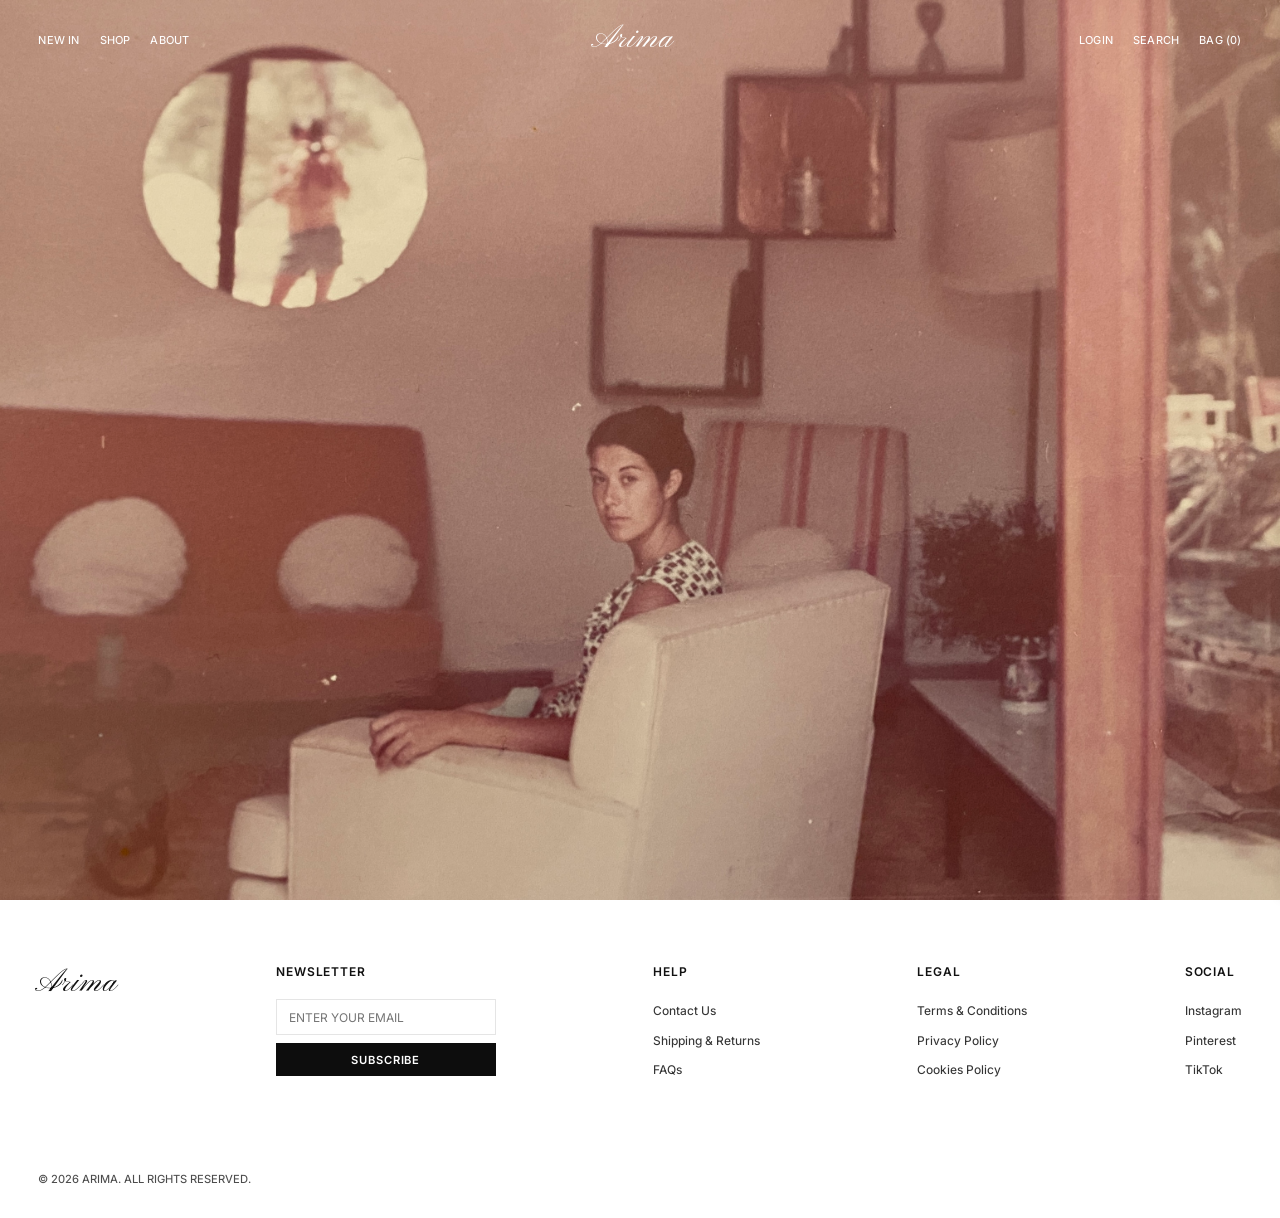
==== index.html @ 143a7c30 "Entrega de maquetacion PEC4" ====
<!DOCTYPE html>
<html lang="es">
<head>
    <meta charset="UTF-8">
    <meta name="viewport" content="width=device-width, initial-scale=1.0">
    <meta name="description" content="Página principal de Arima. Moda y diseño exclusivo.">
    <title>Arima - Home</title>
    
    <!-- Open Graph -->
    <meta property="og:title" content="Arima - Home">
    <meta property="og:description" content="Página principal de Arima. Moda y diseño exclusivo.">
    <meta property="og:type" content="website">
    <meta property="og:image" content="assets/img/Arima-Imagen portada.jpg">
    
    <link rel="icon" href="assets/favicon.ico" type="image/x-icon">
    <link rel="preconnect" href="https://fonts.googleapis.com">
    <link rel="preconnect" href="https://fonts.gstatic.com" crossorigin>
    <link href="https://fonts.googleapis.com/css2?family=Inter:ital,opsz,wght@0,14..32,100..900;1,14..32,100..900&family=Kapakana:wght@300..400&display=swap" rel="stylesheet">
    <link rel="stylesheet" href="css/estilo.css">
    <script src="js/funciones.js" defer></script>
</head>
<body class="home-page">

    <header class="main-header header-overlay">
        <nav class="nav-left" aria-label="Navegación izquierda">
            <a href="new_in.html">NEW IN</a>
            <a href="shop.html">SHOP</a>
            <a href="about.html">ABOUT</a>
        </nav>
        <div class="logo">
            <a href="index.html">Arima</a>
        </div>
        <nav class="nav-right" aria-label="Navegación derecha">
            <a href="login.html">LOGIN</a>
            <a href="#">SEARCH</a>
            <!--JS: Abrir bolsa de compras-->
            <a href="#" id="bagCounter">BAG (0)</a>
        </nav>   
    </header>

    <main class="hero-section">
        <h1 class="visually-hidden">Arima Official Store</h1>
    </main>

    <footer class="main-footer">
        <div class="footer-container">
            <div class="footer-logo">
                <a href="index.html" class="logo">Arima</a>
            </div>

            <div class="footer-newsletter">
                <h4>NEWSLETTER</h4>
                <!--JS: Validación y suscripción-->
                <form action="#" method="POST">
                    <input type="email" placeholder="ENTER YOUR EMAIL" required>
                    <button type="submit">SUBSCRIBE</button>
                </form>
            </div>

            <div class="footer-col">
                <h4>HELP</h4>
                <ul>
                    <li><a href="#">Contact Us</a></li>
                    <li><a href="#">Shipping & Returns</a></li>
                    <li><a href="#">FAQs</a></li>
                </ul>
            </div>

            <div class="footer-col">
                <h4>LEGAL</h4>
                <ul>
                    <li><a href="#">Terms & Conditions</a></li>
                    <li><a href="#">Privacy Policy</a></li>
                    <li><a href="#">Cookies Policy</a></li>
                </ul>
            </div>

            <div class="footer-col">
                <h4>SOCIAL</h4>
                <ul>
                    <li><a href="#" target="_blank" rel="noopener">Instagram</a></li>
                    <li><a href="#" target="_blank" rel="noopener">Pinterest</a></li>
                    <li><a href="#" target="_blank" rel="noopener">TikTok</a></li>
                </ul>
            </div>
        </div>

        <div class="footer-bottom">
            <p>&copy; 2026 ARIMA. ALL RIGHTS RESERVED.</p>
        </div>
    </footer>

</body>
</html>
---- css/estilo.css ----
/* ==========================================
   VARIABLES Y CONFIGURACIÓN GLOBAL
   ========================================== */
:root {
  --color-primary: #111111;
  --color-secondary: #666666;
  --color-bg: #ffffff;
  --color-border: #eeeeee;
  --color-input-border: #e5e5e5;
  --color-placeholder: #e3e3e3;
  --color-shop-pay: #5a31f4;
  --color-shop-pay-hover: #4b23e0;
  --color-badge-old-price: #999999;
}

* {
  margin: 0;
  padding: 0;
  box-sizing: border-box;
}

html {
  overflow-x: hidden;
}

body {
  display: flex;
  flex-direction: column;
  min-height: 100vh;
  margin: 0;
  padding: 1.25rem 3vw;
  background-color: var(--color-bg);
  font-family: 'Inter', sans-serif;
  font-weight: 450;
  color: var(--color-primary);
}

body.home-page {
  padding: 0;
}

main {
  flex: 1 0 auto;
}

.visually-hidden {
  position: absolute;
  width: 1px;
  height: 1px;
  margin: -1px;
  padding: 0;
  overflow: hidden;
  clip: rect(0, 0, 0, 0);
  border: 0;
}

/* ==========================================
   HEADER Y NAVEGACIÓN
   ========================================== */
.main-header {
  position: relative;
  z-index: 1001; /* Capa superior para quedar sobre el overlay al abrir búsqueda */
  display: flex;
  justify-content: space-between;
  align-items: center;          
  padding: 1.25rem 3vw;
  width: 100%;             
  margin: 0 0 2.5rem 0;       
  background-color: transparent;
  transition: background-color 0.3s ease, color 0.3s ease;
}

.nav-left, 
.nav-right {
  display: flex;
  gap: 1.25rem;
}

.nav-left a, 
.nav-right a {
  text-decoration: none;
  color: var(--color-primary);
  font-size: 0.6875rem;
  font-weight: 450;
  letter-spacing: 0.0125rem;
  transition: color 0.3s ease;
}

.logo a {
  font-family: "Kapakana", cursive;
  font-size: 2.5rem;
  font-weight: 400;
  text-decoration: none;
  color: var(--color-primary);
  transition: color 0.3s ease;
}

.header-overlay {
  position: absolute;
  top: 0;
  left: 0;
  width: 100%;
  margin: 0;
}

.header-overlay a {
  color: var(--color-bg);
}

/* --- ESTADO ACTIVO: BUSCADOR ABIERTO (ESTILO ATTEGA) --- */
.main-header.search-open {
  background-color: var(--color-bg) !important;
}

.main-header.search-open .nav-left a,
.main-header.search-open .nav-right a,
.main-header.search-open .logo a {
  color: var(--color-primary) !important;
}

/* ==========================================
   SECCIÓN HERO / HOME
   ========================================== */
.hero-section {
  width: 100%;
  height: 100vh; 
  background-image: url('../assets/img/Arima-Imagen portada.jpg'); 
  background-size: cover;
  background-position: center;
  background-repeat: no-repeat;
}

/* ==========================================
   CATÁLOGO / PRODUCTOS (SHOP & NEW IN)
   ========================================== */
.page-title-container {
  text-align: center;
  margin: 1rem 0 3rem 0;
}

.page-title {
  font-size: 0.6875rem;
  font-weight: 500;
  letter-spacing: 0.08rem;
  color: var(--color-primary);
  text-transform: uppercase;
}

.product-badge {
  position: absolute;
  top: 0.625rem;
  left: 0.625rem;
  font-size: 0.5625rem;
  font-weight: 600;
  letter-spacing: 0.05rem;
  background-color: var(--color-bg);
  color: var(--color-primary);
  padding: 0.1875rem 0.375rem;
  z-index: 2;
  text-transform: uppercase;
}

.product-badge.badge-sale {
  background-color: var(--color-primary);
  color: var(--color-bg);
}

.old-price {
  text-decoration: line-through;
  color: var(--color-badge-old-price);
  margin-right: 0.25rem;
}

.grid-container {
  display: grid;
  gap: 2.5rem 1.25rem;
  grid-template-columns: repeat(4, 1fr); 
  width: 100%;               
  margin: 0 0 6.25rem 0;
}

.product-card {
  display: flex;
  flex-direction: column;
  align-items: center;
  text-align: center;
}

.product-image-wrapper {
  position: relative;
  width: 100%;
  aspect-ratio: 3 / 4;
  background-color: var(--color-placeholder);
  overflow: hidden;
}

.product-image-wrapper img {
  width: 100%;
  height: 100%;
  object-fit: cover;
  display: block;
}

.product-title {
  font-size: 0.6875rem;
  font-weight: 500;
  color: var(--color-primary);
  margin-top: 0.75rem;
  letter-spacing: 0.01875rem;
}

.product-price {
  font-size: 0.6875rem;
  font-weight: 400;
  color: var(--color-secondary);
  margin-top: 0.25rem;
  letter-spacing: 0.01875rem;
}

/* ==========================================
   PÁGINA ABOUT
   ========================================== */
main.about-container {
  flex: 1;
  display: flex;
  flex-direction: column;
  justify-content: center;
  align-items: center;
  width: 100%;
  max-width: 38rem;
  margin: 0 auto;
  padding: 2rem 1.25rem;
  text-align: center;
  box-sizing: border-box;
}

.about-content p {
  font-family: 'Inter', sans-serif;
  font-size: 0.75rem;
  line-height: 1.85;
  font-weight: 400;
  color: var(--color-primary);
  margin-bottom: 1.5rem;
  text-wrap: balance;
}

.about-content p:last-child {
  margin-bottom: 0;
}

/* ==========================================
   PÁGINA LOGIN
   ========================================== */
.login-body {
  background-color: var(--color-bg);
  display: flex;
  flex-direction: column;
  min-height: 100vh;
  margin: 0;
  font-family: 'Inter', sans-serif;
}

.login-header {
  padding: 2.5rem 1rem 1rem 1rem;
  text-align: center;
}

.logo-arima {
  font-family: 'Kapakana', cursive;
  font-size: 2.5rem;
  color: var(--color-primary);
  text-decoration: none;
}

.login-container {
  flex: 1;
  display: flex;
  align-items: center;
  justify-content: center;
  padding: 1.25rem;
}

.login-box {
  width: 100%;
  max-width: 23.75rem;
  text-align: left;
}

.login-box h1 {
  font-size: 1.625rem;
  font-weight: 600;
  margin: 0 0 0.25rem 0;
  color: var(--color-primary);
}

.login-subtitle {
  font-size: 0.875rem;
  color: var(--color-secondary);
  margin-bottom: 1.5rem;
}

.btn-shop-pay {
  width: 100%;
  background-color: var(--color-shop-pay);
  color: var(--color-bg);
  border: none;
  padding: 0.875rem;
  border-radius: 0.5rem;
  font-size: 0.9375rem;
  font-weight: 600;
  cursor: pointer;
  transition: background-color 0.2s ease;
}

.btn-shop-pay:hover {
  background-color: var(--color-shop-pay-hover);
}

.btn-shop-pay span {
  font-style: italic;
  font-weight: 700;
}

.login-divider {
  display: flex;
  align-items: center;
  text-align: center;
  margin: 1.25rem 0;
}

.login-divider::before,
.login-divider::after {
  content: '';
  flex: 1;
  border-bottom: 1px solid var(--color-input-border);
}

.login-divider span {
  padding: 0 0.75rem;
  color: var(--color-secondary);
  font-size: 0.8125rem;
}

.input-wrapper {
  position: relative;
  display: flex;
  align-items: center;
  margin-bottom: 1rem;
}

.input-wrapper input {
  width: 100%;
  padding: 0.875rem 2.75rem 0.875rem 1rem;
  border: 0.09375rem solid var(--color-primary);
  border-radius: 0.5rem;
  font-size: 0.875rem;
  outline: none;
  background-color: var(--color-bg);
}

.btn-submit {
  position: absolute;
  right: 0.75rem;
  background: none;
  border: none;
  cursor: pointer;
  display: flex;
  align-items: center;
  color: var(--color-primary);
}

.checkbox-container {
  display: flex;
  align-items: center;
  font-size: 0.8125rem;
  color: var(--color-primary);
  cursor: pointer;
  user-select: none;
  margin-bottom: 1.5rem;
}

.checkbox-container input {
  margin-right: 0.5rem;
  accent-color: var(--color-primary);
  width: 1rem;
  height: 1rem;
}

.terms-text {
  font-size: 0.75rem;
  color: var(--color-secondary);
  text-align: center;
}

.terms-text a {
  color: var(--color-primary);
}

.login-footer {
  padding: 1.5rem;
  text-align: center;
  font-size: 0.75rem;
}

.login-footer a {
  color: var(--color-primary);
  text-decoration: underline;
}

/* ==========================================
   FOOTER PRINCIPAL
   ========================================== */
.main-footer {
  width: 100%;
  background-color: var(--color-bg);
  padding: 4rem 3vw 2rem 3vw;
  box-sizing: border-box;
  margin-top: auto;
  flex-shrink: 0;
}

.footer-container {
  display: flex;
  justify-content: space-between;
  align-items: flex-start;
  flex-wrap: wrap;
  gap: 2rem;
  margin-bottom: 4rem;
}

.footer-logo a.logo,
.footer-logo h2 {
  font-family: 'Kapakana', cursive;
  font-size: 2.5rem;
  font-weight: 400;
  color: var(--color-primary);
  text-decoration: none;
  display: inline-block;
  line-height: 1;
}

.footer-newsletter h4,
.footer-col h4 {
  font-family: 'Inter', sans-serif;
  font-size: 0.75rem;
  font-weight: 600;
  letter-spacing: 0.08em;
  text-transform: uppercase;
  margin-bottom: 1.25rem;
  color: var(--color-primary);
}

.footer-newsletter form {
  display: flex;
  flex-direction: column;
  gap: 0.5rem;
  width: 13.75rem;
}

.footer-newsletter input {
  padding: 0.6rem 0.8rem;
  border: 1px solid var(--color-input-border);
  background: transparent;
  font-family: 'Inter', sans-serif;
  font-size: 0.75rem;
  outline: none;
  color: var(--color-primary);
}

.footer-newsletter button {
  padding: 0.6rem;
  background-color: #0d0d0d;
  color: #ffffff;
  border: none;
  font-family: 'Inter', sans-serif;
  font-size: 0.7rem;
  font-weight: 600;
  letter-spacing: 0.08em;
  cursor: pointer;
  text-transform: uppercase;
}

.footer-col ul {
  list-style: none;
  padding: 0;
  margin: 0;
}

.footer-col li {
  margin-bottom: 0.6rem;
}

.footer-col a {
  text-decoration: none;
  font-family: 'Inter', sans-serif;
  font-size: 0.75rem;
  color: var(--color-primary);
  opacity: 0.85;
  transition: opacity 0.2s ease;
}

.footer-col a:hover {
  opacity: 1;
}

.footer-bottom {
  display: flex;
  justify-content: space-between;
  font-family: 'Inter', sans-serif;
  font-size: 0.7rem;
  color: var(--color-primary);
  opacity: 0.75;
  padding-top: 1.25rem;
}

/* Limpieza de inputs de búsqueda */
input[type="search"]::-webkit-search-cancel-button,
input[type="search"]::-webkit-search-results-button,
input[type="search"]::-webkit-search-results-decoration {
  -webkit-appearance: none;
  appearance: none;
}

input::-ms-clear,
input::-ms-reveal {
  display: none;
  width: 0;
  height: 0;
}

/* ==========================================
   COMPONENTES EMERGENTES DINÁMICOS (SEARCH & BAG)
   ========================================== */

.site-overlay {
  position: fixed;
  top: 0;
  left: 0;
  width: 100vw;
  height: 100vh;
  background-color: rgba(0, 0, 0, 0.45);
  z-index: 900;
  opacity: 0;
  visibility: hidden;
  transition: opacity 0.3s ease, visibility 0.3s ease;
}

.site-overlay.active {
  opacity: 1;
  visibility: visible;
}

/* Panel de Búsqueda (Baja justo debajo de la cabecera blanca) */
.search-drawer {
  position: fixed;
  top: 4.375rem;
  left: 0;
  width: 100%;
  background-color: var(--color-bg);
  border-bottom: 1px solid var(--color-input-border);
  z-index: 1000;
  transform: translateY(-100%);
  opacity: 0;
  visibility: hidden;
  transition: transform 0.35s cubic-bezier(0.16, 1, 0.3, 1), opacity 0.3s ease, visibility 0.3s ease;
  box-sizing: border-box;
}

.search-drawer.active {
  transform: translateY(0);
  opacity: 1;
  visibility: visible;
}

.search-drawer-content {
  width: 100%;
  padding: 1.25rem 3vw;
  display: flex;
  align-items: center;
  justify-content: space-between;
  box-sizing: border-box;
}

.search-input-group {
  display: flex;
  align-items: center;
  gap: 0.85rem;
  width: 90%;
}

.search-input-group input {
  border: none;
  outline: none;
  width: 100%;
  font-family: 'Inter', sans-serif;
  font-size: 0.85rem;
  letter-spacing: 0.08em;
  text-transform: uppercase;
  color: var(--color-primary);
  background: transparent;
}

/* Panel de Cesta / Bag (Desliza desde la derecha) */
.bag-drawer {
  position: fixed;
  top: 0;
  right: 0;
  width: 100%;
  max-width: 23.75rem;
  height: 100vh;
  background-color: var(--color-bg);
  box-shadow: -0.125rem 0 0.625rem rgba(0, 0, 0, 0.05);
  z-index: 1000;
  transform: translateX(100%);
  transition: transform 0.35s cubic-bezier(0.16, 1, 0.3, 1);
  display: flex;
  flex-direction: column;
}

.bag-drawer.active {
  transform: translateX(0);
}

.bag-header {
  display: flex;
  align-items: center;
  justify-content: space-between;
  padding: 1.25rem 1.5625rem;
  border-bottom: 1px solid var(--color-input-border);
}

.bag-header h2 {
  font-size: 0.85rem;
  font-weight: 500;
  letter-spacing: 0.0625rem;
  margin: 0;
  text-transform: uppercase;
}

.bag-content {
  flex: 1;
  display: flex;
  align-items: center;
  justify-content: center;
  padding: 1.5625rem;
}

.empty-bag-msg {
  font-size: 0.75rem;
  font-weight: 600;
  letter-spacing: 0.09375rem;
  color: var(--color-primary);
  text-transform: uppercase;
  text-align: center;
}

.drawer-close-btn {
  background: none;
  border: none;
  cursor: pointer;
  padding: 0;
  display: flex;
  align-items: center;
  color: var(--color-primary);
  transition: opacity 0.2s ease;
}

.drawer-close-btn:hover {
  opacity: 0.5;
}

/* ==========================================
   DISEÑO RESPONSIVE (MEDIA QUERIES)
   ========================================== */
@media (max-width: 768px) {
  .grid-container {
    grid-template-columns: repeat(2, 1fr);
    gap: 1.5rem 0.9375rem;
  }

  .main-header {
    flex-direction: column;
    gap: 1rem;
  }

  .footer-container {
    flex-direction: column;
    gap: 2rem;
  }
}
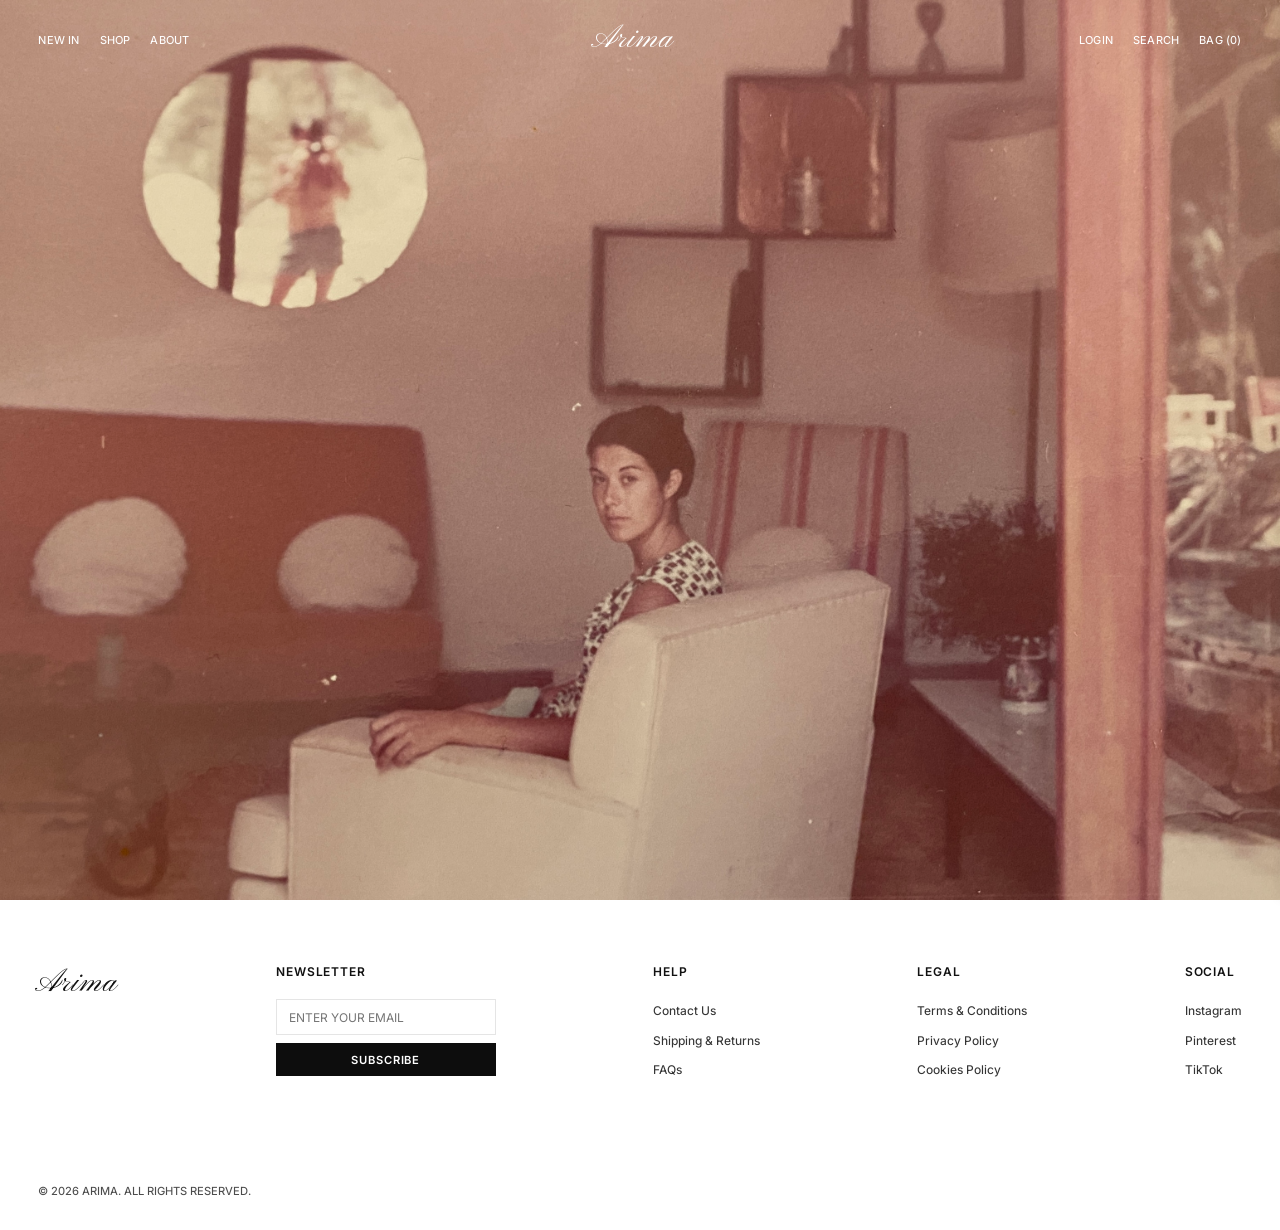
==== commit 7851f042: "PEC 5: Entrega final con interacciones JS" ====
--- a/index.html
+++ b/index.html
@@ -6,11 +6,10 @@
     <meta name="description" content="Página principal de Arima. Moda y diseño exclusivo.">
     <title>Arima - Home</title>
     
-    <!-- Open Graph -->
     <meta property="og:title" content="Arima - Home">
     <meta property="og:description" content="Página principal de Arima. Moda y diseño exclusivo.">
     <meta property="og:type" content="website">
-    <meta property="og:image" content="assets/img/Arima-Imagen portada.jpg">
+    <meta property="og:image" content="assets/img/arima-imagen-portada.jpg">
     
     <link rel="icon" href="assets/favicon.ico" type="image/x-icon">
     <link rel="preconnect" href="https://fonts.googleapis.com">
@@ -22,7 +21,12 @@
 <body class="home-page">
 
     <header class="main-header header-overlay">
-        <nav class="nav-left" aria-label="Navegación izquierda">
+        <button type="button" class="menu-toggle" id="menuToggle" aria-label="Abrir menú" aria-expanded="false" aria-controls="navLeft">
+            <span class="menu-toggle-bar"></span>
+            <span class="menu-toggle-bar"></span>
+            <span class="menu-toggle-bar"></span>
+        </button>
+        <nav class="nav-left" id="navLeft" aria-label="Navegación izquierda">
             <a href="new_in.html">NEW IN</a>
             <a href="shop.html">SHOP</a>
             <a href="about.html">ABOUT</a>
@@ -32,8 +36,7 @@
         </div>
         <nav class="nav-right" aria-label="Navegación derecha">
             <a href="login.html">LOGIN</a>
-            <a href="#">SEARCH</a>
-            <!--JS: Abrir bolsa de compras-->
+            <a href="#" id="searchBtn">SEARCH</a>
             <a href="#" id="bagCounter">BAG (0)</a>
         </nav>   
     </header>
@@ -50,9 +53,8 @@
 
             <div class="footer-newsletter">
                 <h4>NEWSLETTER</h4>
-                <!--JS: Validación y suscripción-->
-                <form action="#" method="POST">
-                    <input type="email" placeholder="ENTER YOUR EMAIL" required>
+                <form action="#" method="POST" id="newsletterForm">
+                    <input type="email" id="newsletterEmail" placeholder="ENTER YOUR EMAIL" required>
                     <button type="submit">SUBSCRIBE</button>
                 </form>
             </div>
--- a/css/estilo.css
+++ b/css/estilo.css
@@ -2,6 +2,7 @@
    VARIABLES Y CONFIGURACIÓN GLOBAL
    ========================================== */
 :root {
+  --vh: 1vh; /* Se sobrescribe por JS con la altura real del viewport móvil (ver funciones.js) */
   --color-primary: #111111;
   --color-secondary: #666666;
   --color-bg: #ffffff;
@@ -11,6 +12,10 @@
   --color-shop-pay: #5a31f4;
   --color-shop-pay-hover: #4b23e0;
   --color-badge-old-price: #999999;
+  --color-button-bg: #0d0d0d;
+  --color-button-text: #ffffff;
+  --color-success: #2e7d32;
+  --color-error: #c0392b;
 }
 
 * {
@@ -26,7 +31,7 @@
 body {
   display: flex;
   flex-direction: column;
-  min-height: 100vh;
+  min-height: calc(var(--vh, 1vh) * 100);
   margin: 0;
   padding: 1.25rem 3vw;
   background-color: var(--color-bg);
@@ -59,7 +64,7 @@
    ========================================== */
 .main-header {
   position: relative;
-  z-index: 1001; /* Capa superior para quedar sobre el overlay al abrir búsqueda */
+  z-index: 1001; /* Siempre nítida y por encima del overlay (999) y de SEARCH (1000); BAG (1002) y el Lightbox (1003) sí se superponen a ella a propósito */
   display: flex;
   justify-content: space-between;
   align-items: center;          
@@ -109,13 +114,67 @@
 
 /* --- ESTADO ACTIVO: BUSCADOR ABIERTO (ESTILO ATTEGA) --- */
 .main-header.search-open {
-  background-color: var(--color-bg) !important;
+  background-color: var(--color-bg);
 }
 
 .main-header.search-open .nav-left a,
 .main-header.search-open .nav-right a,
 .main-header.search-open .logo a {
-  color: var(--color-primary) !important;
+  color: var(--color-primary);
+}
+
+/* --- MENÚ HAMBURGUESA (RESPONSIVE) --- */
+.menu-toggle {
+  display: none;
+  flex-direction: column;
+  justify-content: center;
+  gap: 0.3125rem;
+  width: 1.5rem;
+  background: none;
+  border: none;
+  padding: 0;
+  cursor: pointer;
+  z-index: 1002;
+}
+
+.menu-toggle-bar {
+  display: block;
+  width: 100%;
+  height: 0.09375rem;
+  background-color: currentColor;
+  color: var(--color-primary);
+  transition: transform 0.25s ease, opacity 0.25s ease;
+}
+
+.header-overlay .menu-toggle-bar {
+  color: var(--color-bg);
+}
+
+.main-header.nav-open .menu-toggle-bar {
+  color: var(--color-primary);
+}
+
+.main-header.nav-open .menu-toggle-bar:nth-child(1) {
+  transform: translateY(0.4rem) rotate(45deg);
+}
+
+.main-header.nav-open .menu-toggle-bar:nth-child(2) {
+  opacity: 0;
+}
+
+.main-header.nav-open .menu-toggle-bar:nth-child(3) {
+  transform: translateY(-0.4rem) rotate(-45deg);
+}
+
+/* --- ESTADO ACTIVO: MENÚ MÓVIL ABIERTO --- */
+.main-header.nav-open {
+  background-color: var(--color-bg);
+}
+
+.main-header.nav-open .nav-left a,
+.main-header.nav-open .nav-right a,
+.main-header.nav-open .logo a {
+  color: var(--color-primary);
 }
 
 /* ==========================================
@@ -123,8 +182,8 @@
    ========================================== */
 .hero-section {
   width: 100%;
-  height: 100vh; 
-  background-image: url('../assets/img/Arima-Imagen portada.jpg'); 
+  height: calc(var(--vh, 1vh) * 100);
+  background-image: url('../assets/img/arima-imagen-portada.jpg'); 
   background-size: cover;
   background-position: center;
   background-repeat: no-repeat;
@@ -255,7 +314,7 @@
   background-color: var(--color-bg);
   display: flex;
   flex-direction: column;
-  min-height: 100vh;
+  min-height: calc(var(--vh, 1vh) * 100);
   margin: 0;
   font-family: 'Inter', sans-serif;
 }
@@ -469,8 +528,8 @@
 
 .footer-newsletter button {
   padding: 0.6rem;
-  background-color: #0d0d0d;
-  color: #ffffff;
+  background-color: var(--color-button-bg);
+  color: var(--color-button-text);
   border: none;
   font-family: 'Inter', sans-serif;
   font-size: 0.7rem;
@@ -532,14 +591,21 @@
    COMPONENTES EMERGENTES DINÁMICOS (SEARCH & BAG)
    ========================================== */
 
+/* Bloquea el scroll de la página mientras un panel (SEARCH/BAG/Lightbox) está abierto */
+html.no-scroll,
+body.no-scroll {
+  overflow: hidden;
+  height: 100%;
+}
+
 .site-overlay {
   position: fixed;
-  top: 0;
+  top: 4.375rem;
   left: 0;
   width: 100vw;
-  height: 100vh;
+  height: calc(var(--vh, 1vh) * 100 - 4.375rem);
   background-color: rgba(0, 0, 0, 0.45);
-  z-index: 900;
+  z-index: 999;
   opacity: 0;
   visibility: hidden;
   transition: opacity 0.3s ease, visibility 0.3s ease;
@@ -607,10 +673,10 @@
   right: 0;
   width: 100%;
   max-width: 23.75rem;
-  height: 100vh;
+  height: calc(var(--vh, 1vh) * 100);
   background-color: var(--color-bg);
   box-shadow: -0.125rem 0 0.625rem rgba(0, 0, 0, 0.05);
-  z-index: 1000;
+  z-index: 1002;
   transform: translateX(100%);
   transition: transform 0.35s cubic-bezier(0.16, 1, 0.3, 1);
   display: flex;
@@ -670,6 +736,202 @@
 }
 
 /* ==========================================
+   LIGHTBOX / VISTA RÁPIDA DE PRODUCTO
+   ========================================== */
+.lightbox {
+  position: fixed;
+  top: 50%;
+  left: 50%;
+  width: 90%;
+  max-width: 48rem;
+  background-color: var(--color-bg);
+  z-index: 1003;
+  transform: translate(-50%, -50%) scale(0.96);
+  opacity: 0;
+  visibility: hidden;
+  transition: transform 0.3s ease, opacity 0.3s ease, visibility 0.3s ease;
+  box-shadow: 0 0.5rem 2rem rgba(0, 0, 0, 0.15);
+}
+
+.lightbox.active {
+  transform: translate(-50%, -50%) scale(1);
+  opacity: 1;
+  visibility: visible;
+}
+
+.lightbox-content {
+  display: flex;
+  position: relative;
+}
+
+.lightbox-close {
+  position: absolute;
+  top: 0.9375rem;
+  right: 0.9375rem;
+  z-index: 2;
+}
+
+.lightbox-image-wrapper {
+  width: 50%;
+  aspect-ratio: 3 / 4;
+  background-color: var(--color-placeholder);
+  overflow: hidden;
+}
+
+.lightbox-image-wrapper img {
+  width: 100%;
+  height: 100%;
+  object-fit: cover;
+  display: block;
+}
+
+.lightbox-info {
+  width: 50%;
+  padding: 2.5rem 1.875rem;
+  display: flex;
+  flex-direction: column;
+  justify-content: center;
+}
+
+.lightbox-info h2 {
+  font-size: 1rem;
+  font-weight: 500;
+  margin-bottom: 0.5rem;
+  color: var(--color-primary);
+}
+
+.lightbox-info p#lightboxPrice {
+  font-size: 0.8125rem;
+  color: var(--color-secondary);
+  margin-bottom: 1.5rem;
+}
+
+.btn-add-bag {
+  padding: 0.875rem 1.25rem;
+  background-color: var(--color-primary);
+  color: var(--color-bg);
+  border: none;
+  font-family: 'Inter', sans-serif;
+  font-size: 0.75rem;
+  font-weight: 600;
+  letter-spacing: 0.08em;
+  text-transform: uppercase;
+  cursor: pointer;
+  transition: opacity 0.2s ease;
+}
+
+.btn-add-bag:hover {
+  opacity: 0.85;
+}
+
+.lightbox-feedback {
+  margin-top: 0.9375rem;
+  font-size: 0.75rem;
+  min-height: 1rem;
+}
+
+/* ==========================================
+   CARRITO: LISTADO DE PRODUCTOS Y SUBTOTAL
+   ========================================== */
+.bag-content {
+  flex: 1;
+  padding: 1.25rem 1.5625rem;
+  overflow-y: auto;
+  display: block;
+}
+
+.cart-item-list {
+  display: flex;
+  flex-direction: column;
+  gap: 1.25rem;
+}
+
+.cart-item {
+  display: flex;
+  gap: 0.9375rem;
+}
+
+.cart-item-image {
+  width: 4.5rem;
+  aspect-ratio: 3 / 4;
+  background-color: var(--color-placeholder);
+  flex-shrink: 0;
+  overflow: hidden;
+}
+
+.cart-item-image img {
+  width: 100%;
+  height: 100%;
+  object-fit: cover;
+  display: block;
+}
+
+.cart-item-name {
+  font-size: 0.75rem;
+  font-weight: 500;
+  color: var(--color-primary);
+  margin-bottom: 0.25rem;
+}
+
+.cart-item-price {
+  font-size: 0.75rem;
+  color: var(--color-secondary);
+  margin-bottom: 0.5rem;
+}
+
+.cart-item-qty {
+  display: flex;
+  align-items: center;
+  gap: 0.75rem;
+  font-size: 0.75rem;
+}
+
+.qty-btn {
+  width: 1.375rem;
+  height: 1.375rem;
+  border: 1px solid var(--color-input-border);
+  background: none;
+  cursor: pointer;
+  font-size: 0.8125rem;
+  line-height: 1;
+  color: var(--color-primary);
+}
+
+.bag-footer {
+  padding: 1.25rem 1.5625rem;
+  border-top: 1px solid var(--color-input-border);
+}
+
+.bag-subtotal {
+  display: flex;
+  justify-content: space-between;
+  font-size: 0.8125rem;
+  font-weight: 500;
+  color: var(--color-primary);
+}
+
+/* ==========================================
+   MENSAJES DE FEEDBACK DE FORMULARIOS
+   ========================================== */
+.form-feedback {
+  font-size: 0.7rem;
+  margin-top: 0.5rem;
+  min-height: 1rem;
+}
+
+.form-feedback.is-success {
+  color: var(--color-success);
+}
+
+.form-feedback.is-error {
+  color: var(--color-error);
+}
+
+.login-form .form-feedback {
+  margin-bottom: 0.75rem;
+}
+
+/* ==========================================
    DISEÑO RESPONSIVE (MEDIA QUERIES)
    ========================================== */
 @media (max-width: 768px) {
@@ -679,12 +941,53 @@
   }
 
   .main-header {
+    flex-wrap: wrap;
+    justify-content: space-between;
+  }
+
+  .menu-toggle {
+    display: flex;
+    order: 1;
+  }
+
+  .logo {
+    order: 2;
+  }
+
+  .nav-right {
+    order: 3;
+  }
+
+  .nav-left {
+    order: 4;
+    flex-basis: 100%;
     flex-direction: column;
+    align-items: flex-start;
     gap: 1rem;
+    max-height: 0;
+    opacity: 0;
+    overflow: hidden;
+    padding: 0 0.25rem;
+    transition: max-height 0.3s ease, opacity 0.3s ease, padding 0.3s ease;
+  }
+
+  .main-header.nav-open .nav-left {
+    max-height: 12rem;
+    opacity: 1;
+    padding: 1.25rem 0.25rem 0.25rem;
   }
 
   .footer-container {
     flex-direction: column;
     gap: 2rem;
   }
+
+  .lightbox-content {
+    flex-direction: column;
+    max-width: 90vw;
+  }
+
+  .lightbox-image-wrapper {
+    width: 100%;
+  }
 }
